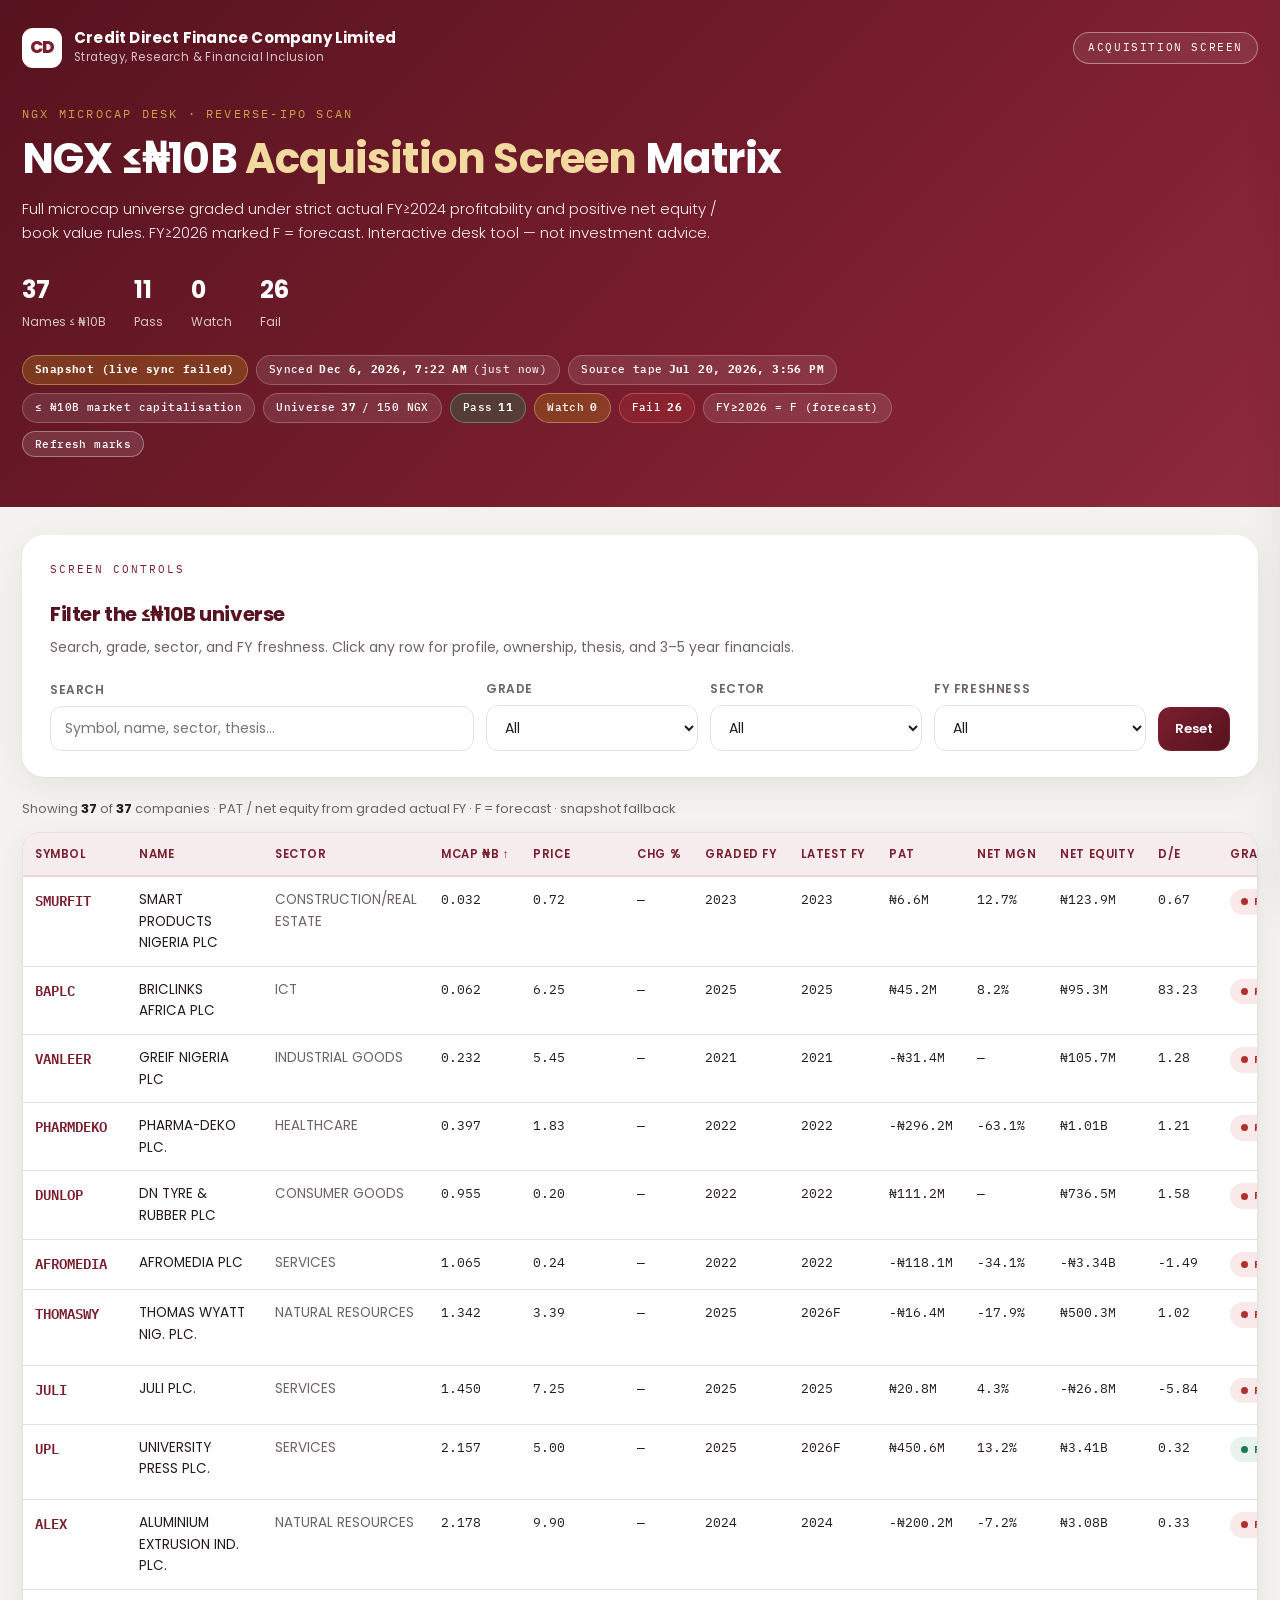
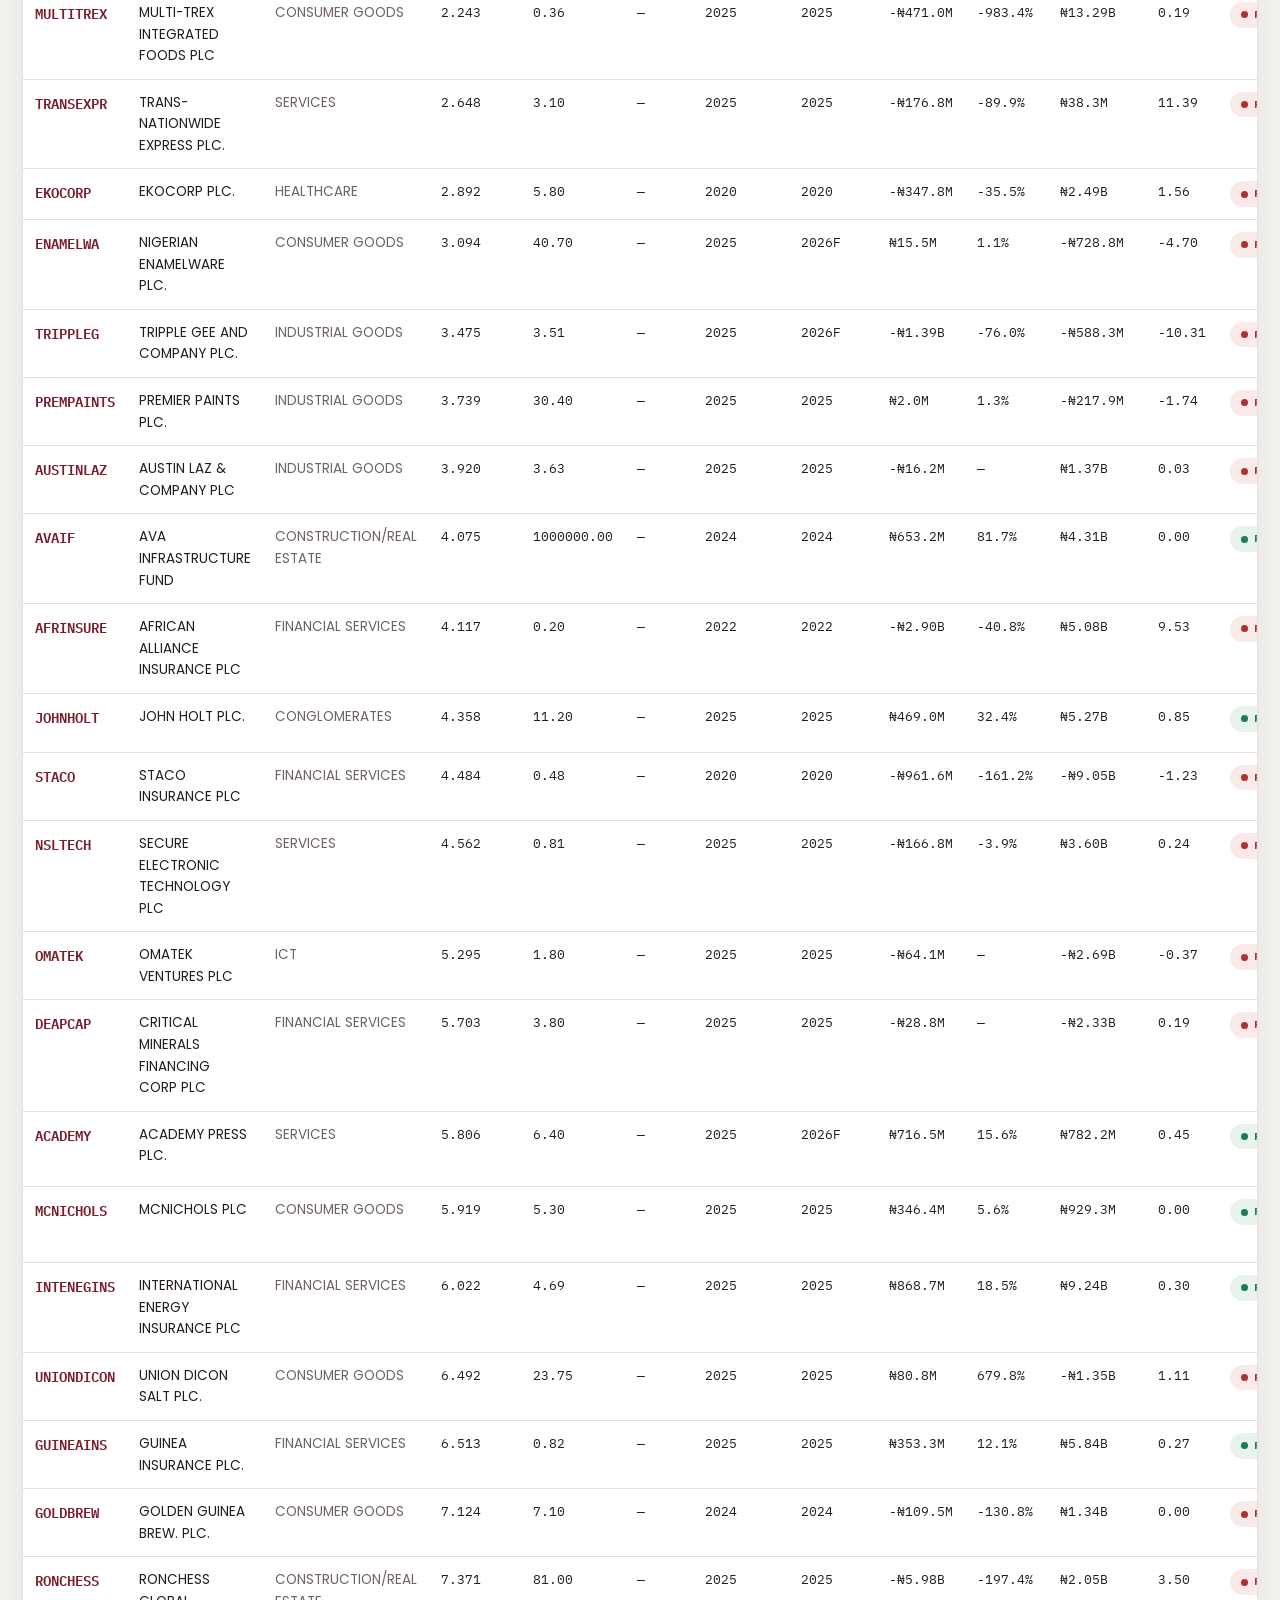
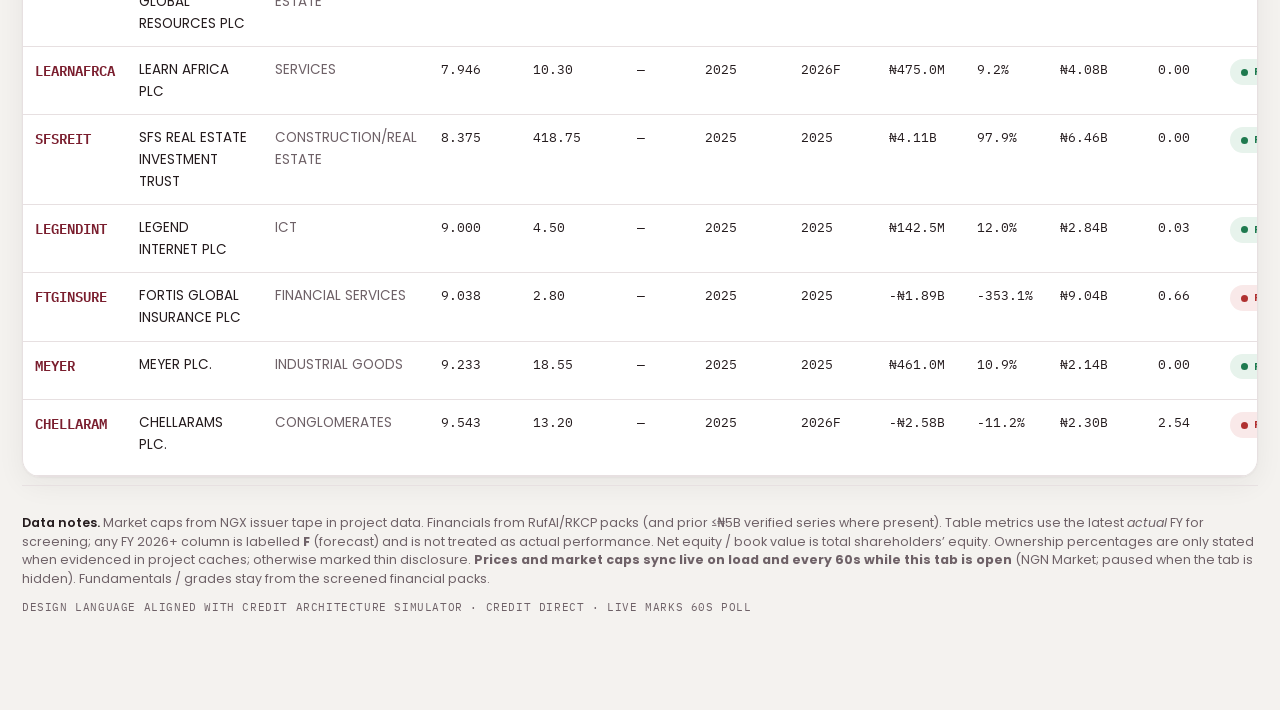
==== index.html @ a38b18b7 "Publish NGX under-10B matrix at /ngx-under-10b-matrix for creditdirect.io." ====
<!DOCTYPE html>
<html lang="en">
<head>
  <meta charset="utf-8" />
  <meta http-equiv="refresh" content="0; url=/ngx-under-10b-matrix/" />
  <link rel="canonical" href="/ngx-under-10b-matrix/" />
  <title>Credit Direct</title>
</head>
<body>
  <p><a href="/ngx-under-10b-matrix/">NGX ≤₦10B Acquisition Screen Matrix</a></p>
</body>
</html>
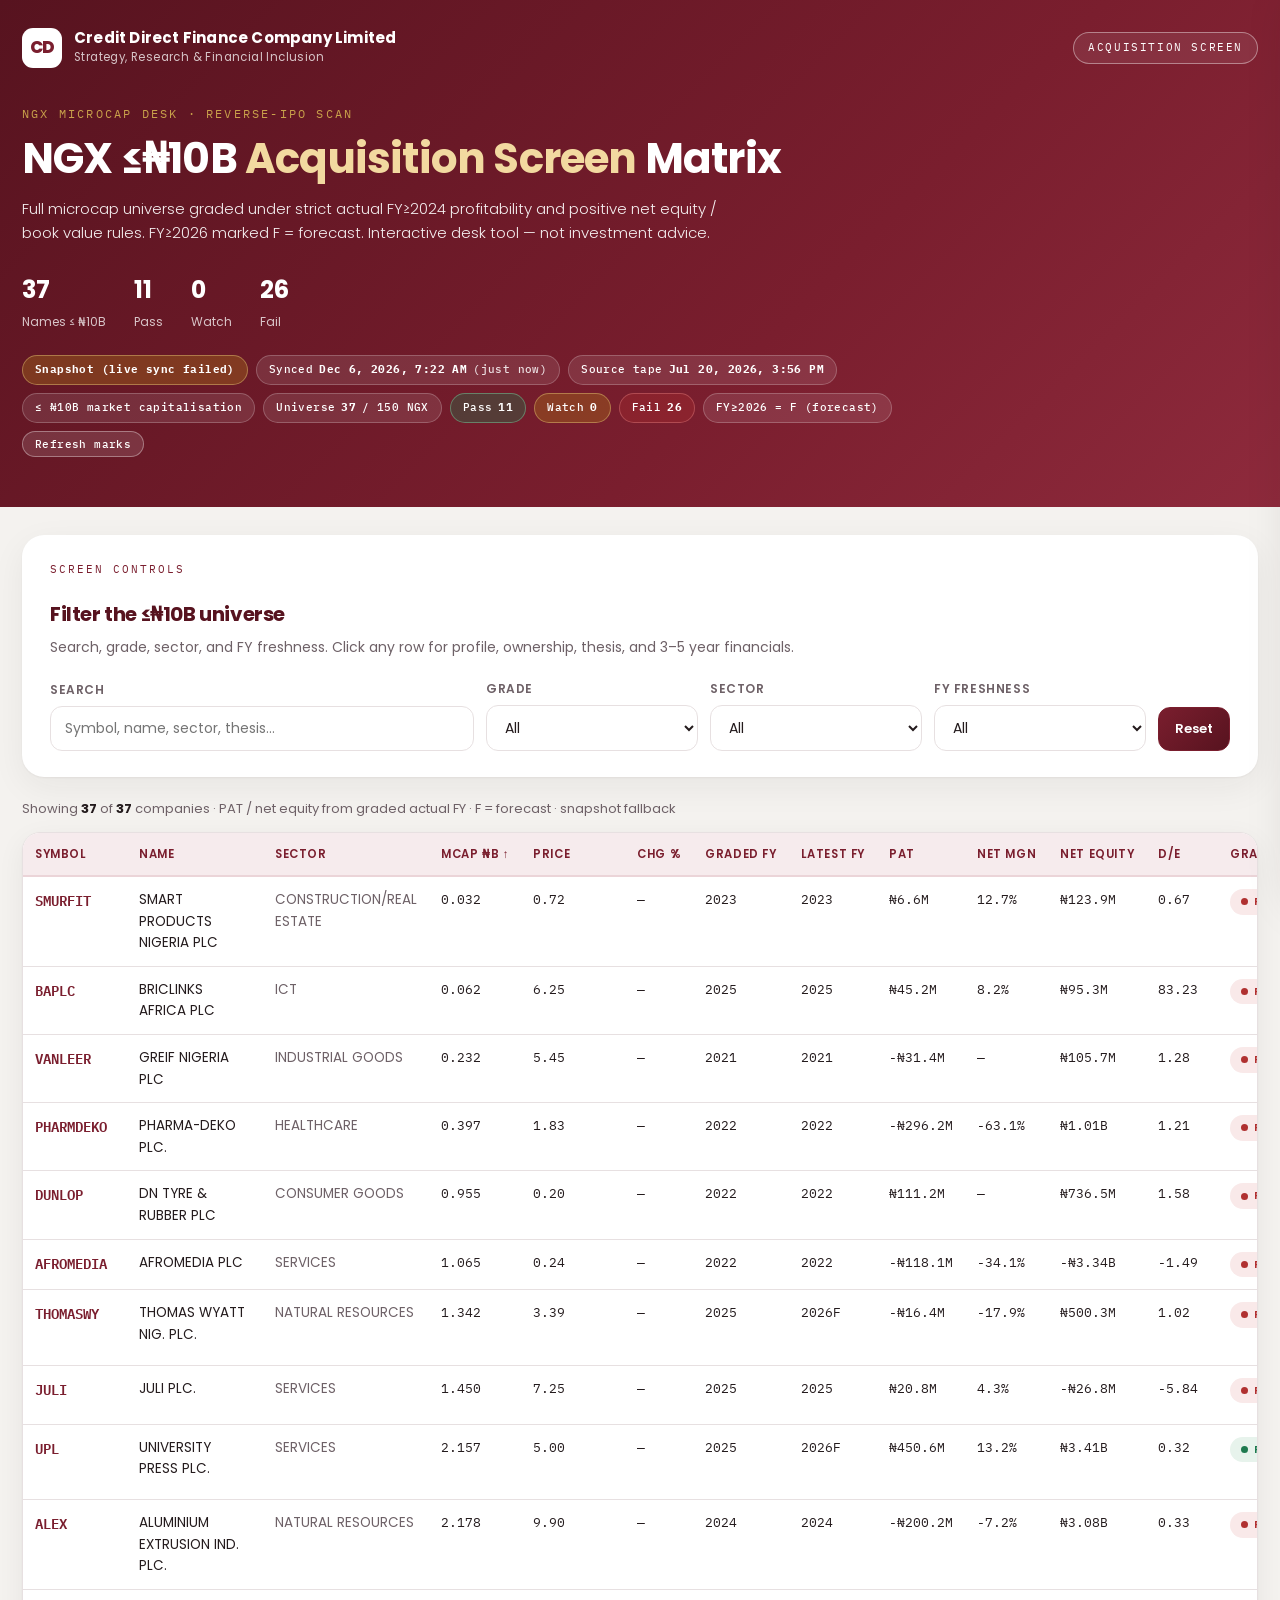
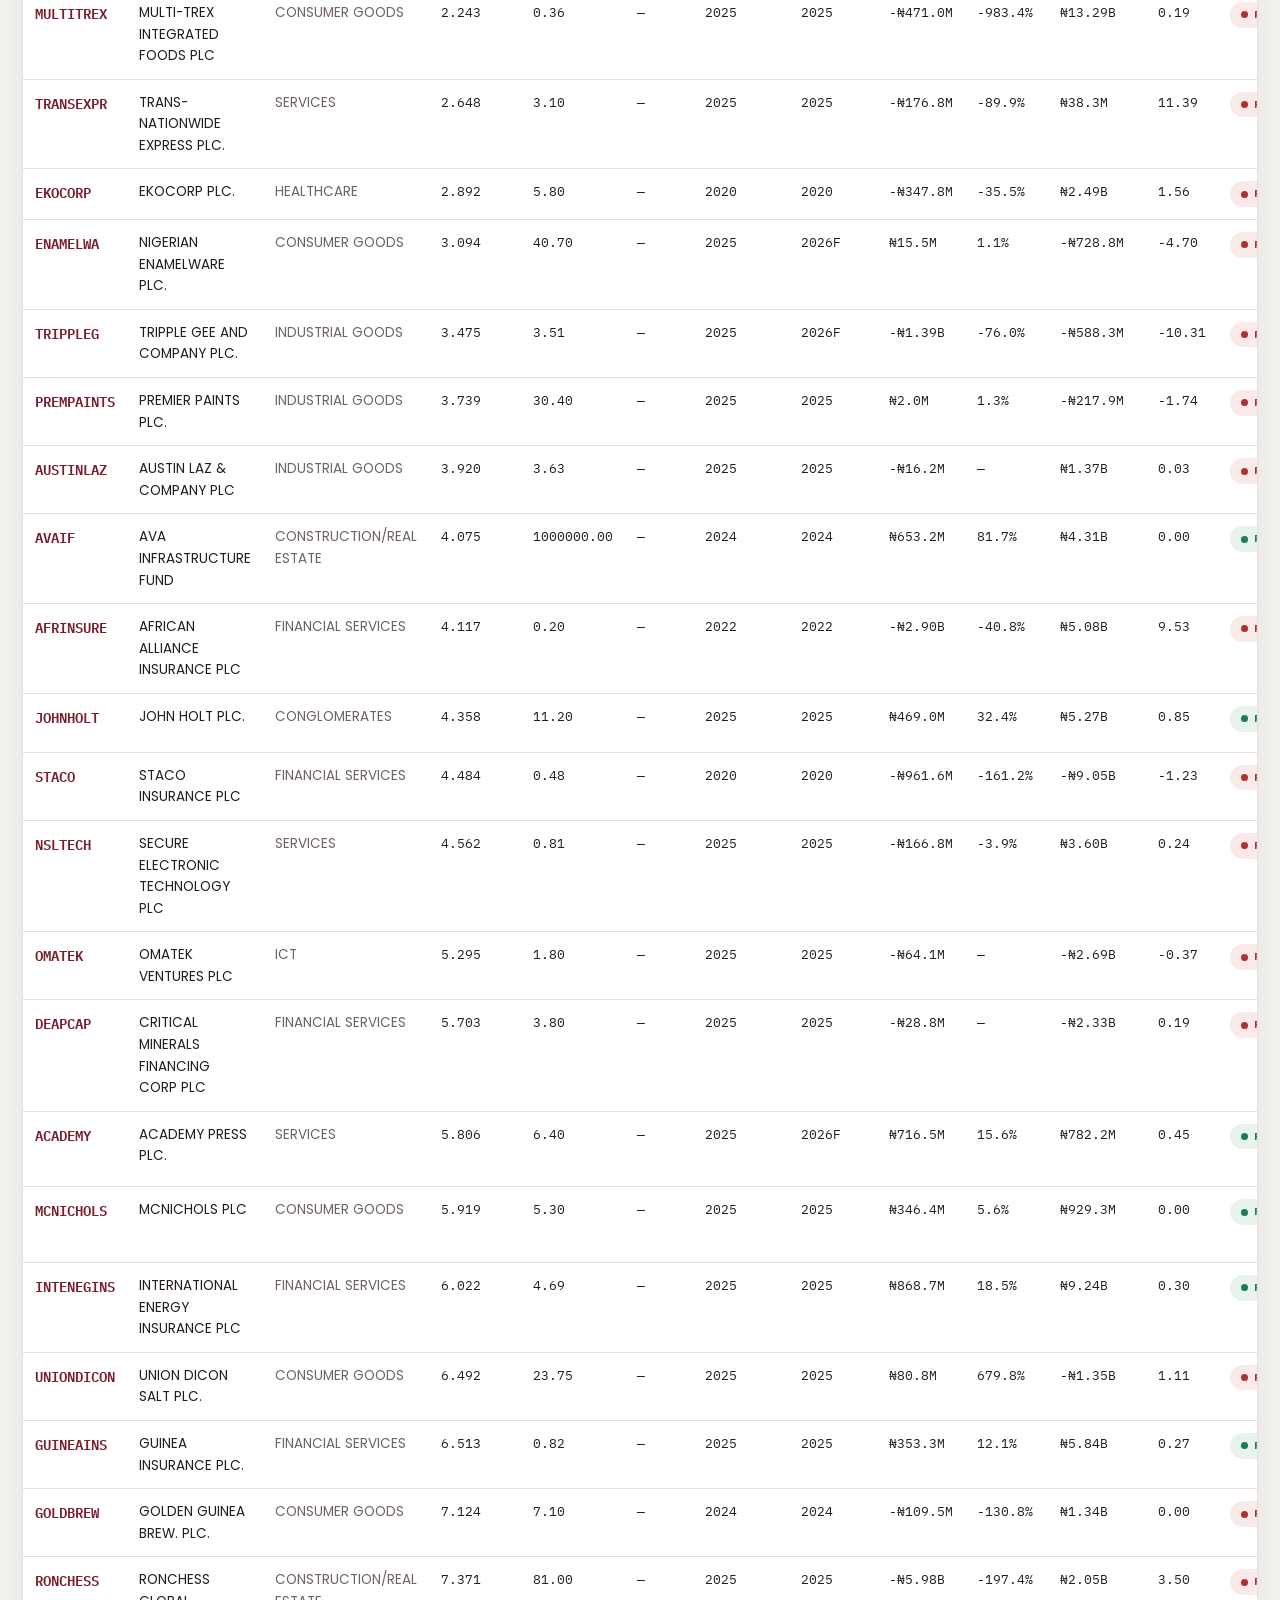
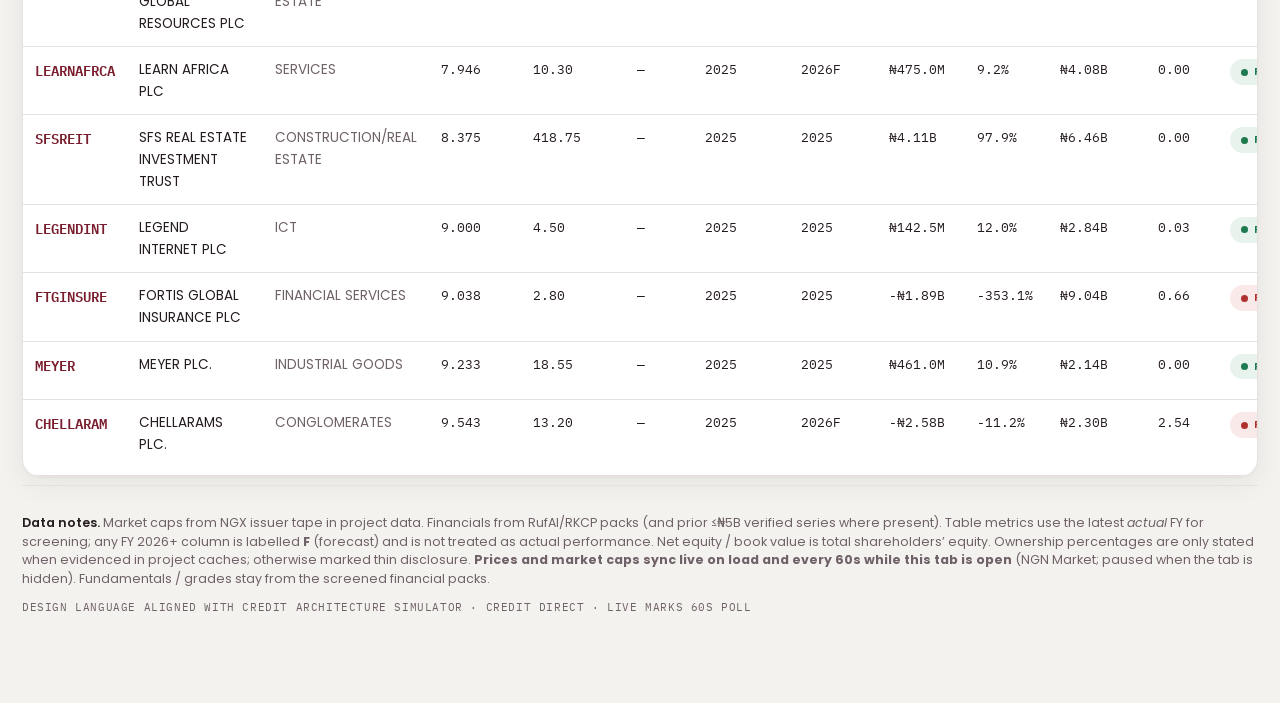
==== commit 85bce4b2: "Rename matrix path to creditdirect-ngx-under-10b-matrix and drop broken custom domain. Co-authored-b" ====
--- a/index.html
+++ b/index.html
@@ -2,11 +2,11 @@
 <html lang="en">
 <head>
   <meta charset="utf-8" />
-  <meta http-equiv="refresh" content="0; url=/ngx-under-10b-matrix/" />
-  <link rel="canonical" href="/ngx-under-10b-matrix/" />
+  <meta http-equiv="refresh" content="0; url=/creditdirect-ngx-under-10b-matrix/" />
+  <link rel="canonical" href="/creditdirect-ngx-under-10b-matrix/" />
   <title>Credit Direct</title>
 </head>
 <body>
-  <p><a href="/ngx-under-10b-matrix/">NGX ≤₦10B Acquisition Screen Matrix</a></p>
+  <p><a href="/creditdirect-ngx-under-10b-matrix/">Credit Direct — NGX ≤₦10B Acquisition Screen Matrix</a></p>
 </body>
 </html>
